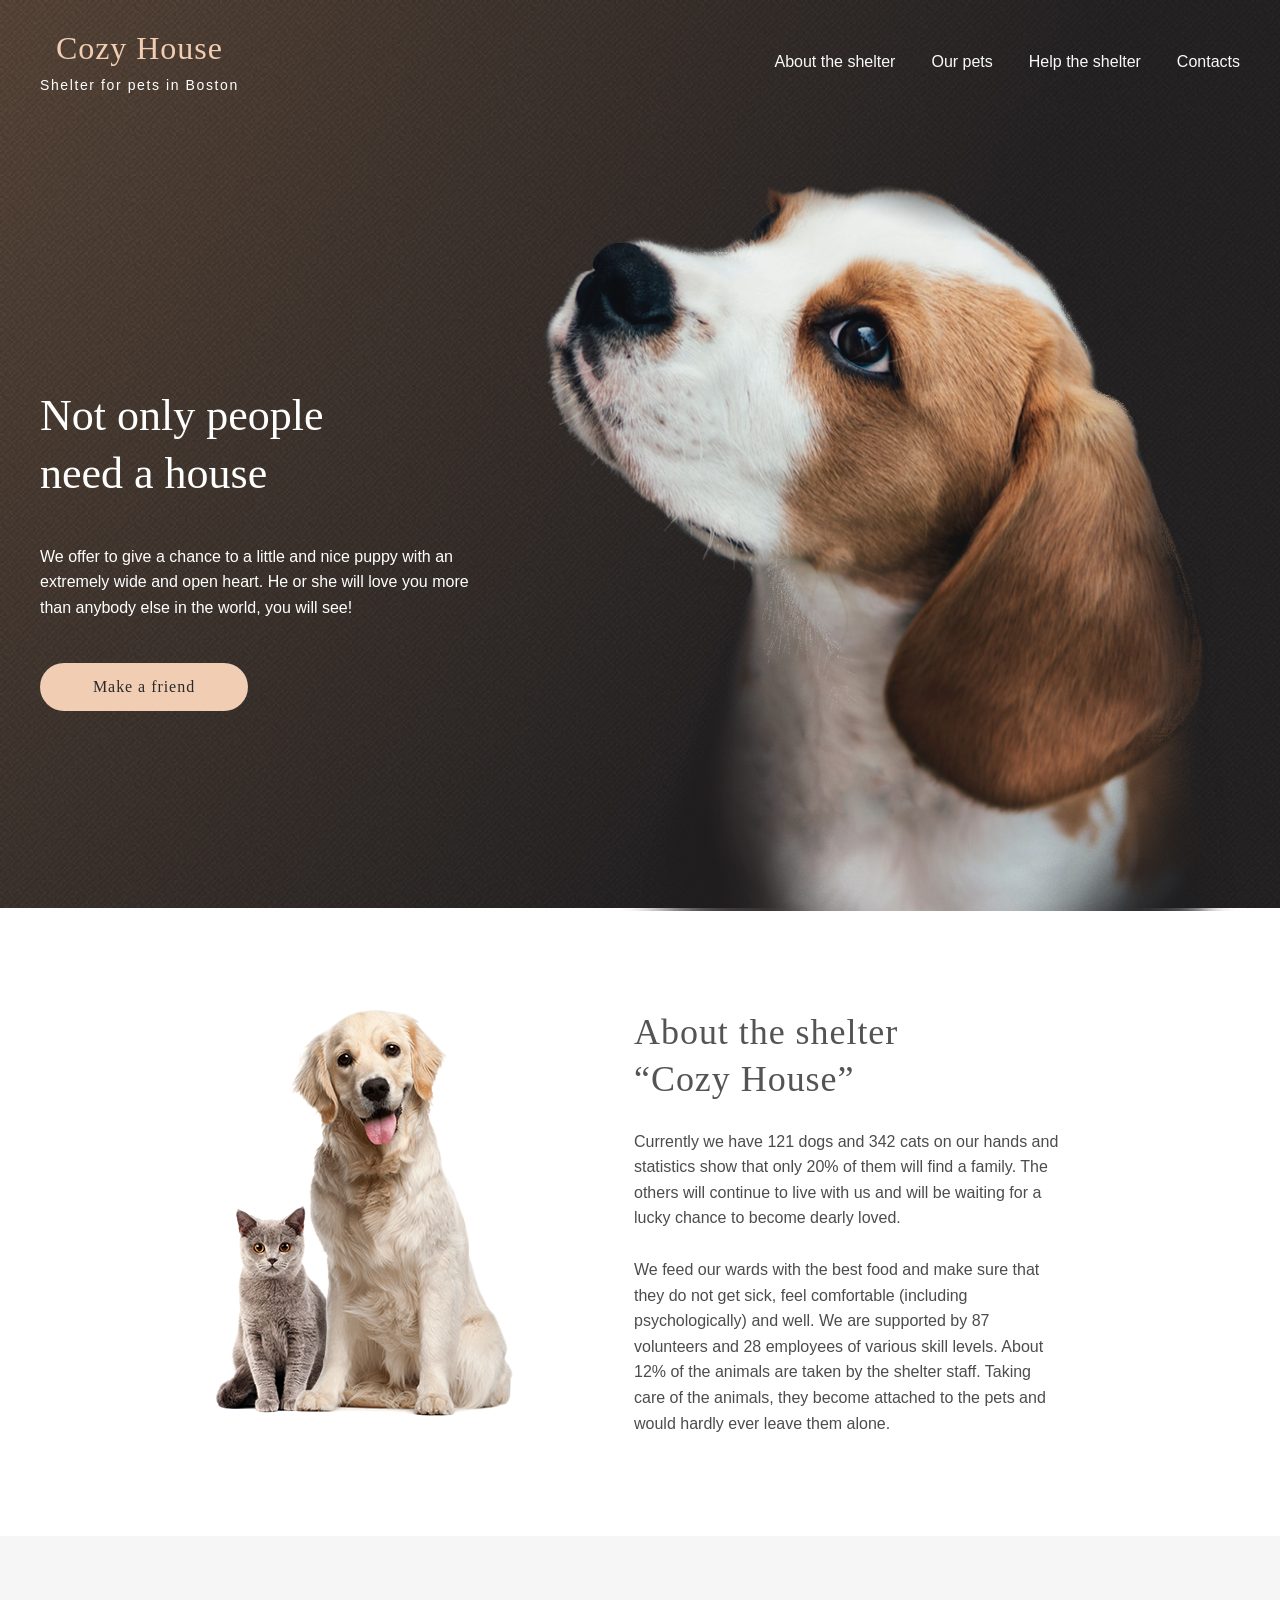
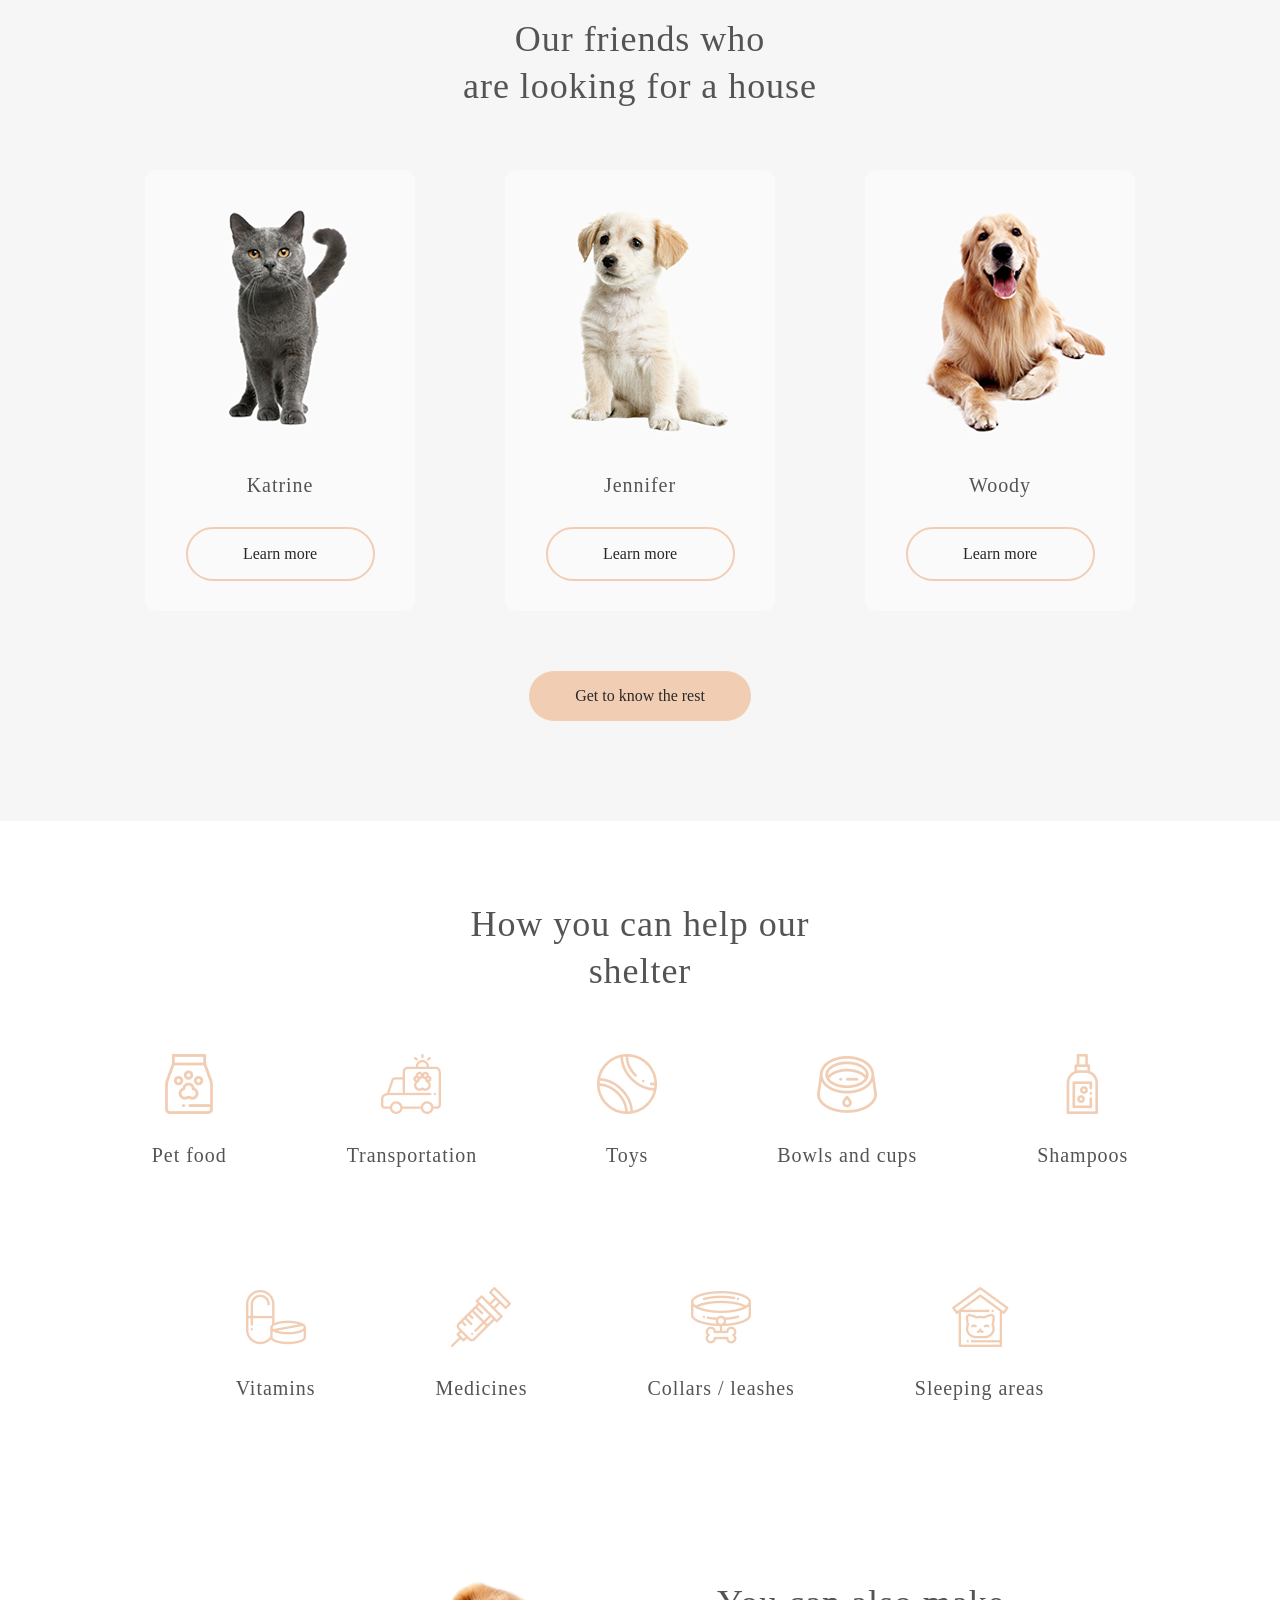
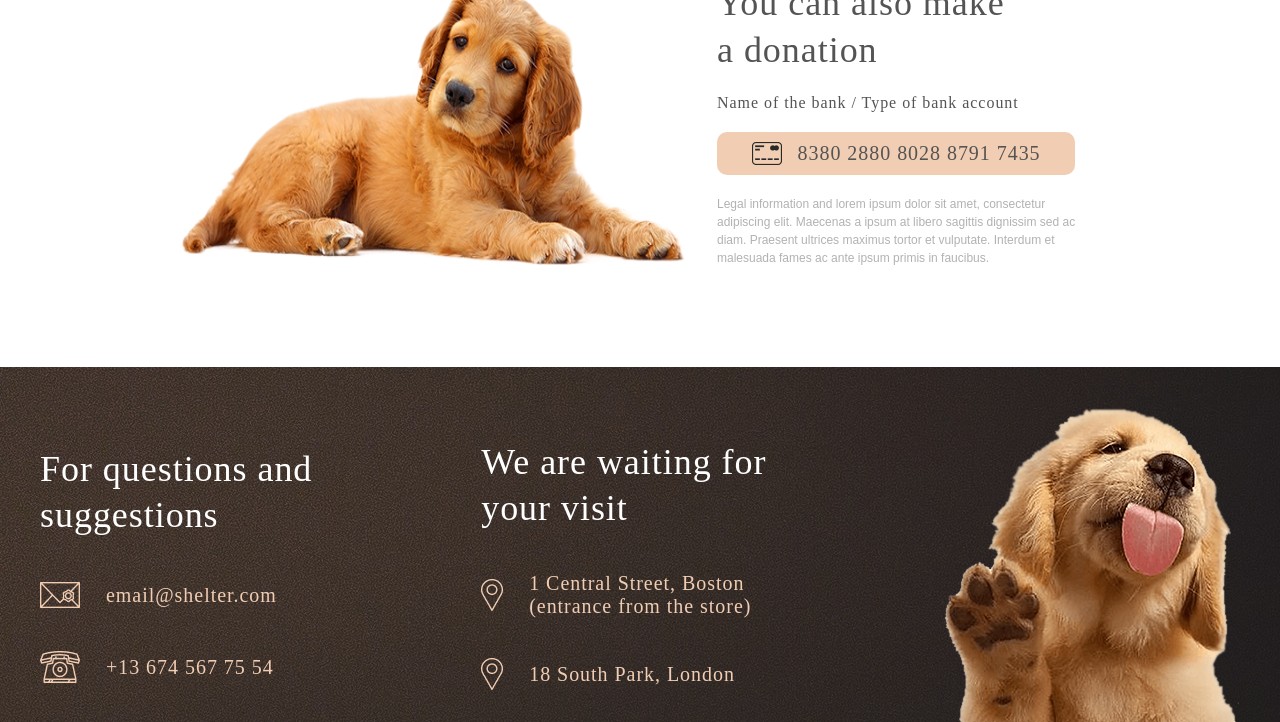
==== shelter/index.html @ 0b93c6f7 "chore: initial commit" ====
<!DOCTYPE html>
<html lang="en">
<head>
    <meta charset="UTF-8">
    <meta http-equiv="X-UA-Compatible" content="IE=edge">
    <meta name="viewport" content="width=device-width, initial-scale=1.0">
    <title>Shelter</title>
    <link rel="stylesheet" href="style.css">
    <link rel="shortcut icon" href="./images/icons/cozy-house-icon.png" type="image/x-icon">
</head>
<body>
    <div class="wrapper">
        <main class="main">
            <div class="header-not-only-section__background">
                <header class="header">
                    <div class="main-heading-wrapper">
                        <h1 class="main-heading">Cozy House</h1>
                        <p class="slogan">Shelter for pets in Boston</p>
                    </div>
                    <nav class="navbar">
                        <ul class="navbar__menu">
                            <li class="navbar__menu__item"><a href="#" class="navbar__menu__item__link">About the shelter</a></li>
                            <li class="navbar__menu__item"><a href="#our-pets" class="navbar__menu__item__link">Our pets</a></li>
                            <li class="navbar__menu__item"><a href="#help" class="navbar__menu__item__link">Help the shelter</a></li>
                            <li class="navbar__menu__item"><a href="#footer" class="navbar__menu__item__link">Contacts</a></li>
                        </ul>
                    </nav>
                </header>
                <section class="not-only-section">
                    <div class="not-only-section__content">
                        <h2 class="not-only-section__content__heading">Not only people need a house</h2>
                        <p class="not-only-section__content__text">We offer to give a chance to a little and nice puppy with an extremely wide and open heart. He or she will love you more than anybody else in the world, you will see!</p>
                        <a href="" class="not-only-section__content__button">Make a friend</a>
                    </div>
                    <div class="puppy-image">
                        <img src="./images/start-screen-puppy.png" alt="Puppy">
                    </div>
                </section> 
                <section class="about-section">
                    <div>
                        <img src="./images/about-pets.png" alt="Pets">
                    </div>
                    <div class="about-section__content">
                        <h3 class="about-section__content__heading">About the shelter “Cozy House”</h3>
                        <p class="about-section__content__text">Currently we have 121 dogs and 342 cats on our hands and statistics show that only 20% of them will find a family. The others will continue to live with us and will be waiting for a lucky chance to become dearly loved.</p>
                        <p class="about-section__content__text">We feed our wards with the best food and make sure that they do not get sick, feel comfortable (including psychologically) and well. We are supported by 87 volunteers and 28 employees of various skill levels. About 12% of the animals are taken by the shelter staff. Taking care of the animals, they become attached to the pets and would hardly ever leave them alone.</p>
                    </div>
                </section> 
                <section class="our-friends-section" id="our-pets">
                    <h3 class="our-friends-section__heading">Our friends who <br> are looking for a house</h3>
                    <div class="slider-wrapper">
                        <div class="previous"></div>
                        <div class="slider">
                            <div class="pet-card">
                                <img src="./images/katrine.png" alt="Katrine">
                                <div class="pet-card__info">
                                    <p class="pet-card__info__name">Katrine</p>
                                    <a href="" class="pet-card__info__button">Learn more</a>
                                </div>
                            </div>
                            <div class="pet-card">
                                <img src="./images/jennifer.png" alt="Jennifer">
                                <div class="pet-card__info">
                                    <p class="pet-card__info__name">Jennifer</p>
                                    <a href="" class="pet-card__info__button">Learn more</a>
                                </div>
                            </div>
                            <div class="pet-card">
                                <img src="./images/woody.png" alt="Woody">
                                <div class="pet-card__info">
                                    <p class="pet-card__info__name">Woody</p>
                                    <a href="" class="pet-card__info__button">Learn more</a>
                                </div>
                            </div>
                        </div>
                        <div class="next"></div>
                    </div>
                    <a href="" class="get-to-know-button">Get to know the rest</a>
                </section> 
            </div>
            <section class="help-section" id="help">
                <h3 class="help-section__heading">How you can help our shelter</h3>
                <div class="help-list">
                    <div class="help-list__item">
                        <img src="./images/icons/icon-pet-food.png" alt="Pet food" class="help-list__item__icon">
                        <p class="help-list__item__name">Pet food</p>
                    </div>
                    <div class="help-list__item">
                        <img src="./images/icons/icon-transportation.png" alt="Transportation" class="help-list__item__icon">
                        <p class="help-list__item__name">Transportation</p>
                    </div>
                    <div class="help-list__item">
                        <img src="./images/icons/icon-toys.png" alt="Toys" class="help-list__item__icon">
                        <p class="help-list__item__name">Toys</p>
                    </div>
                    <div class="help-list__item">
                        <img src="./images/icons/icon-bowls-and-cups.png" alt="Bowls and cups" class="help-list__item__icon">
                        <p class="help-list__item__name">Bowls and cups</p>
                    </div>
                    <div class="help-list__item">
                        <img src="./images/icons/icon-shampoos.png" alt="Shampoos" class="help-list__item__icon">
                        <p class="help-list__item__name">Shampoos</p>
                    </div>
                    <div class="help-list__item">
                        <img src="./images/icons/icon-vitamins.png" alt="Vitamins" class="help-list__item__icon">
                        <p class="help-list__item__name">Vitamins</p>
                    </div>
                    <div class="help-list__item">
                        <img src="./images/icons/icon-medicines.png" alt="Medicines" class="help-list__item__icon">
                        <p class="help-list__item__name">Medicines</p>
                    </div>
                    <div class="help-list__item">
                        <img src="./images/icons/icon-collars-leashes.png" alt="Collars / leashes" class="help-list__item__icon">
                        <p class="help-list__item__name">Collars / leashes</p>
                    </div>
                    <div class="help-list__item">
                        <img src="./images/icons/icon-sleeping-area.png" alt="Sleeping area" class="help-list__item__icon">
                        <p class="help-list__item__name">Sleeping areas</p>
                    </div>
                </div>
            </section>
            <section class="in-addition-section">
                <img src="./images/donation-dog.png" alt="Donation dog">
                <div class="in-addition-section__content">
                    <h3 class="in-addition-section__content__heading">You can also make a donation</h3>
                    <h4 class="in-addition-section__content__card-heading">Name of the bank / Type of bank account</h4>
                    <a href="" class="in-addition-section__content__card">
                        <img src="./images/icons/credit-card.png" alt="Credit card">
                        <p>8380 2880 8028 8791 7435</p>
                    </a>
                    <p class="in-addition-section__content__text">Legal information and lorem ipsum dolor sit amet, consectetur adipiscing elit. Maecenas a ipsum at libero sagittis dignissim sed ac diam. Praesent ultrices maximus tortor et vulputate. Interdum et malesuada fames ac ante ipsum primis in faucibus.</p>
                </div>
            </section>
        </main>
        <footer class="footer" id="footer">
            <div class="footer__info-box">
                <h3 class="footer__info-box__heading">For questions and suggestions</h3>
                <div class="footer__info-box__content">
                    <img src="./images/icons/icon-email.png" alt="Email">
                    <h4 class="footer__info-box__content__info">email@shelter.com</h4>
                </div>
                <div class="footer__info-box__content">
                    <img src="./images/icons/icon-phone.png" alt="Phone">
                    <h4 class="footer__info-box__content__info">+13 674 567 75 54</h4>
                </div>
            </div>
            <div class="footer__info-box">
                <h3 class="footer__info-box__heading">We are waiting for your visit</h3>
                <div class="footer__info-box__content">
                    <img src="./images/icons/icon-marker.png" alt="Marker">
                    <h4 class="footer__info-box__content__info">1 Central Street, Boston (entrance from the store)</h4>
                </div>
                <div class="footer__info-box__content">
                    <img src="./images/icons/icon-marker.png" alt="Marker">
                    <h4 class="footer__info-box__content__info">18 South Park, London </h4>
                </div>
            </div>
                <img src="./images/footer-puppy.png" alt="Footer puppy">
        </footer>
    </div>
</body>
</html>
---- shelter/style.css ----
* {
    padding: 0;
    margin: 0;
    box-sizing: border-box;
    font-family: Georgia, 'Times New Roman', Times, serif;
}

html {
    scroll-behavior: smooth;
}

.header-not-only-section__background {
    background-image: url("./images/start-screen-gradient-background.jpg");
    background-repeat: repeat-x;
}

.header {
    display: flex;
    justify-content: space-between;
    align-items: center;
    padding: 30px 40px 0 40px;
}

.main-heading-wrapper {
    display: flex;
    flex-direction: column;
    align-items: center;
    gap: 10px;
}

.main-heading {
    font-weight: 400;
    letter-spacing: 0.96px;
    color: #F1CDB3;
}

.slogan {
    font-family: Arial, Helvetica, sans-serif;
    font-size: 14px;
    letter-spacing: 1.6px;
    color: #FFFFFF;
}

.navbar__menu {
    display: flex;
    gap: 36px;
}

.navbar__menu__item {
    list-style: none;
}

.navbar__menu__item__link {
    text-decoration: none;
    font-family: Arial, Helvetica, sans-serif;
    color: #FAFAFA;
}

.not-only-section {
    padding: 90px 40px 0 40px;
    display: flex;
    padding-top: 90px;
    align-items: center;
    gap: 42px;
}

.not-only-section__content {
    display: flex;
    flex-direction: column;
    gap: 42px;
}

.not-only-section__content__heading {
    font-size: 44px;
    font-weight: 400;
    color: #FFFFFF;
    width: 70%;
    line-height: 130%;
}

.not-only-section__content__text {
    font-family: Arial, Helvetica, sans-serif;
    color: #FFFFFF;
    line-height: 160%;
}

.not-only-section__content__button {
    text-decoration: none;
    color: #292929;
    background-color: #F1CDB3;
    border-radius: 100px;
    padding: 15px 45px 15px 45px;
    width: 208px;
    display: flex;
    justify-content: center;
    letter-spacing: 0.96px;
}

.not-only-section__content__button:hover {
    cursor: pointer;
}

.about-section {
    display: flex;
    gap: 120px;
    padding: 94px 214px 100px 214px;
}

.about-section__content {
    display: flex;
    flex-direction: column;
    gap: 26px;
}

.about-section__content__heading {
    font-size: 36px;
    font-weight: 400;
    line-height: 130%;
    letter-spacing: 0.96px;
    width: 80%;
    color: #545454;
}

.about-section__content__text {
    line-height: 160%;
    color: #4C4C4C;
    font-family: Arial, Helvetica, sans-serif;
}

.our-friends-section {
    display: flex;
    flex-direction: column;
    align-items: center;
    gap: 60px;
    background-color: #F6F6F6;
    padding: 80px 40px 100px 40px;
}

.our-friends-section__heading {
    width: 40%;
    font-size: 36px;
    font-weight: 400;
    line-height: 130%;
    letter-spacing: 0.96px;
    text-align: center;
    color: #545454;
}

.slider {
    display: flex;
    justify-content: center;
    gap: 90px;
}

.pet-card {
    background-color: #FAFAFA;
    border-radius: 10px;
    padding-bottom: 30px;
    overflow: hidden;
}

.pet-card__info {
    display: flex;
    flex-direction: column;
    align-items: center;
    gap: 30px;
    padding-top: 30px;
}

.pet-card__info__name {
    font-size: 20px;
    color: #545454;
    letter-spacing: 0.96px;
}

.pet-card__info__button {
    text-decoration: none;
    color: #292929;
    width: 70%;
    border: 2px solid #F1CDB3;
    border-radius: 100px;
    display: flex;
    justify-content: center;
    padding: 16px 46px;
}

.pet-card__info__button:hover {
    cursor: pointer;
}

.get-to-know-button {
    text-decoration: none;
    background-color: #F1CDB3;
    color: #292929;
    padding: 16px 46px;
    border-radius: 100px;
}

.get-to-know-button:hover {
    cursor: pointer;
}

.help-section {
     display: flex;
     flex-direction: column;
     align-items: center;
     padding: 80px 0 100px 0;
}

.help-list {
    width: 82%;
    display: flex;
    justify-content: center;
    flex-wrap: wrap;
    gap: 120px;
    margin-top: 60px;
}

.help-list__item {
    display: flex;
    flex-direction: column;
    align-items: center;
    gap: 30px;
}

.help-list__item__name {
    color: #545454;
    font-size: 20px;
    letter-spacing: 0.96px;
}

.help-section__heading {
    width: 28%;
    font-size: 36px;
    font-weight: 400;
    line-height: 130%;
    letter-spacing: 0.96px;
    text-align: center;
    color: #545454;
}

.in-addition-section {
    display: flex;
    gap: 30px;
    padding: 80px 182px 100px 182px;
}

.in-addition-section__content {
    display: flex;
    flex-direction: column;
    justify-content: center;
    gap: 20px;
}

.in-addition-section__content__heading {
    width: 76%;
    font-size: 36px;
    font-weight: 400;
    line-height: 130%;
    letter-spacing: 0.96px;
    color: #545454;
}

.in-addition-section__content__card {
    text-decoration: none;
    width: 94%;
    display: flex;
    align-items: center;
    justify-content: center;
    gap: 16px;
    background-color: #F1CDB3;
    color: #545454;
    padding: 10px 16px;
    border-radius: 10px;
    font-size: 20px;
    letter-spacing: 0.96px;
}

.in-addition-section__content__card-heading {
    font-weight: 400;
    color: #545454;
    letter-spacing: 0.96px;
}

.in-addition-section__content__text {
    color: #B2B2B2;
    line-height: 18px;
    font-size: 12px;
    font-family: Arial, Helvetica, sans-serif;
}

.footer {
    background-image: url("./images/footer-background.png");
    padding: 40px 40px 0 40px;
    display: flex;
    justify-content: center;
    align-items: center;
    gap: 160px;
}

.footer__info-box__content {
    display: flex;
    gap: 26px;
    align-items: center;
}

.footer__info-box {
    display: flex;
    flex-direction: column;
    gap: 40px;
}

.footer__info-box__heading {
    font-size: 36px;
    font-weight: 400;
    line-height: 130%;
    letter-spacing: 0.96px;
    color: #FFFFFF;
}

.footer__info-box__content__info {
    color: #F1CDB3;
    font-weight: 400;
    font-size: 20px;
    letter-spacing: 0.96px;
}
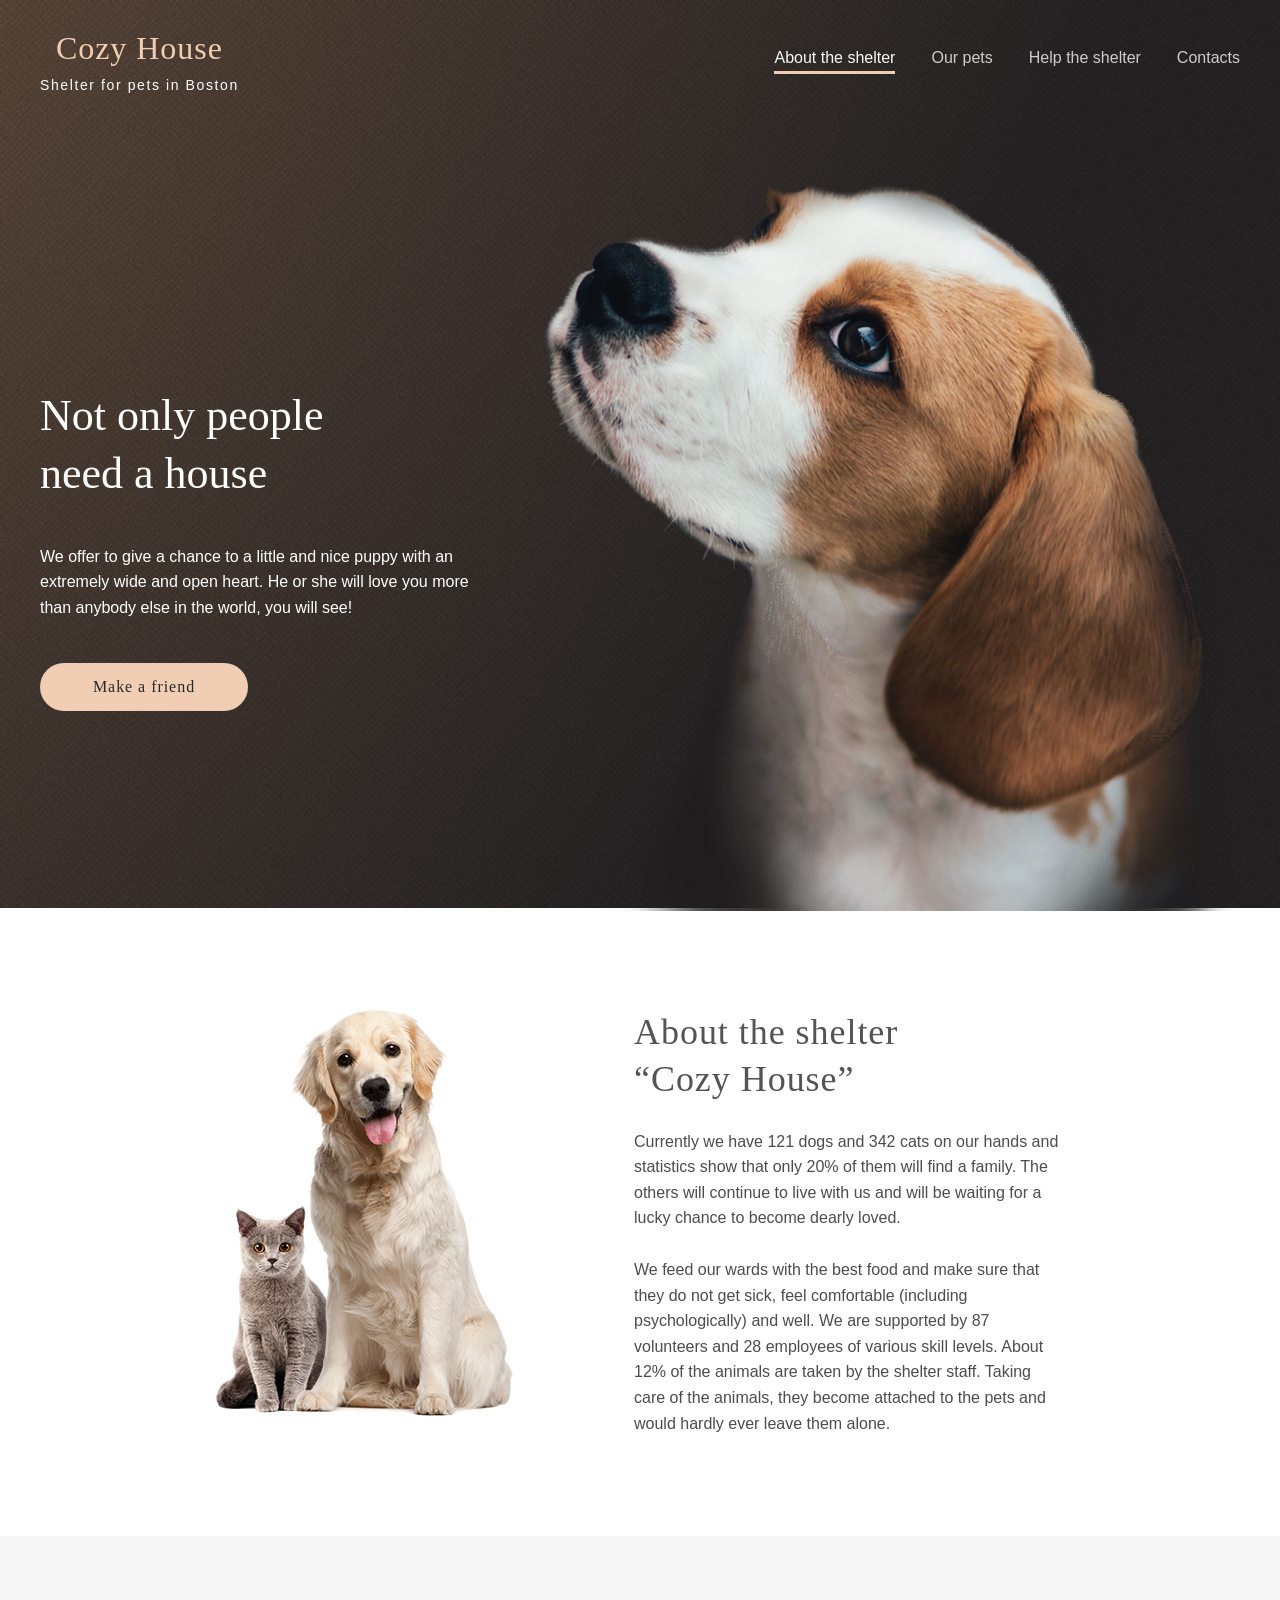
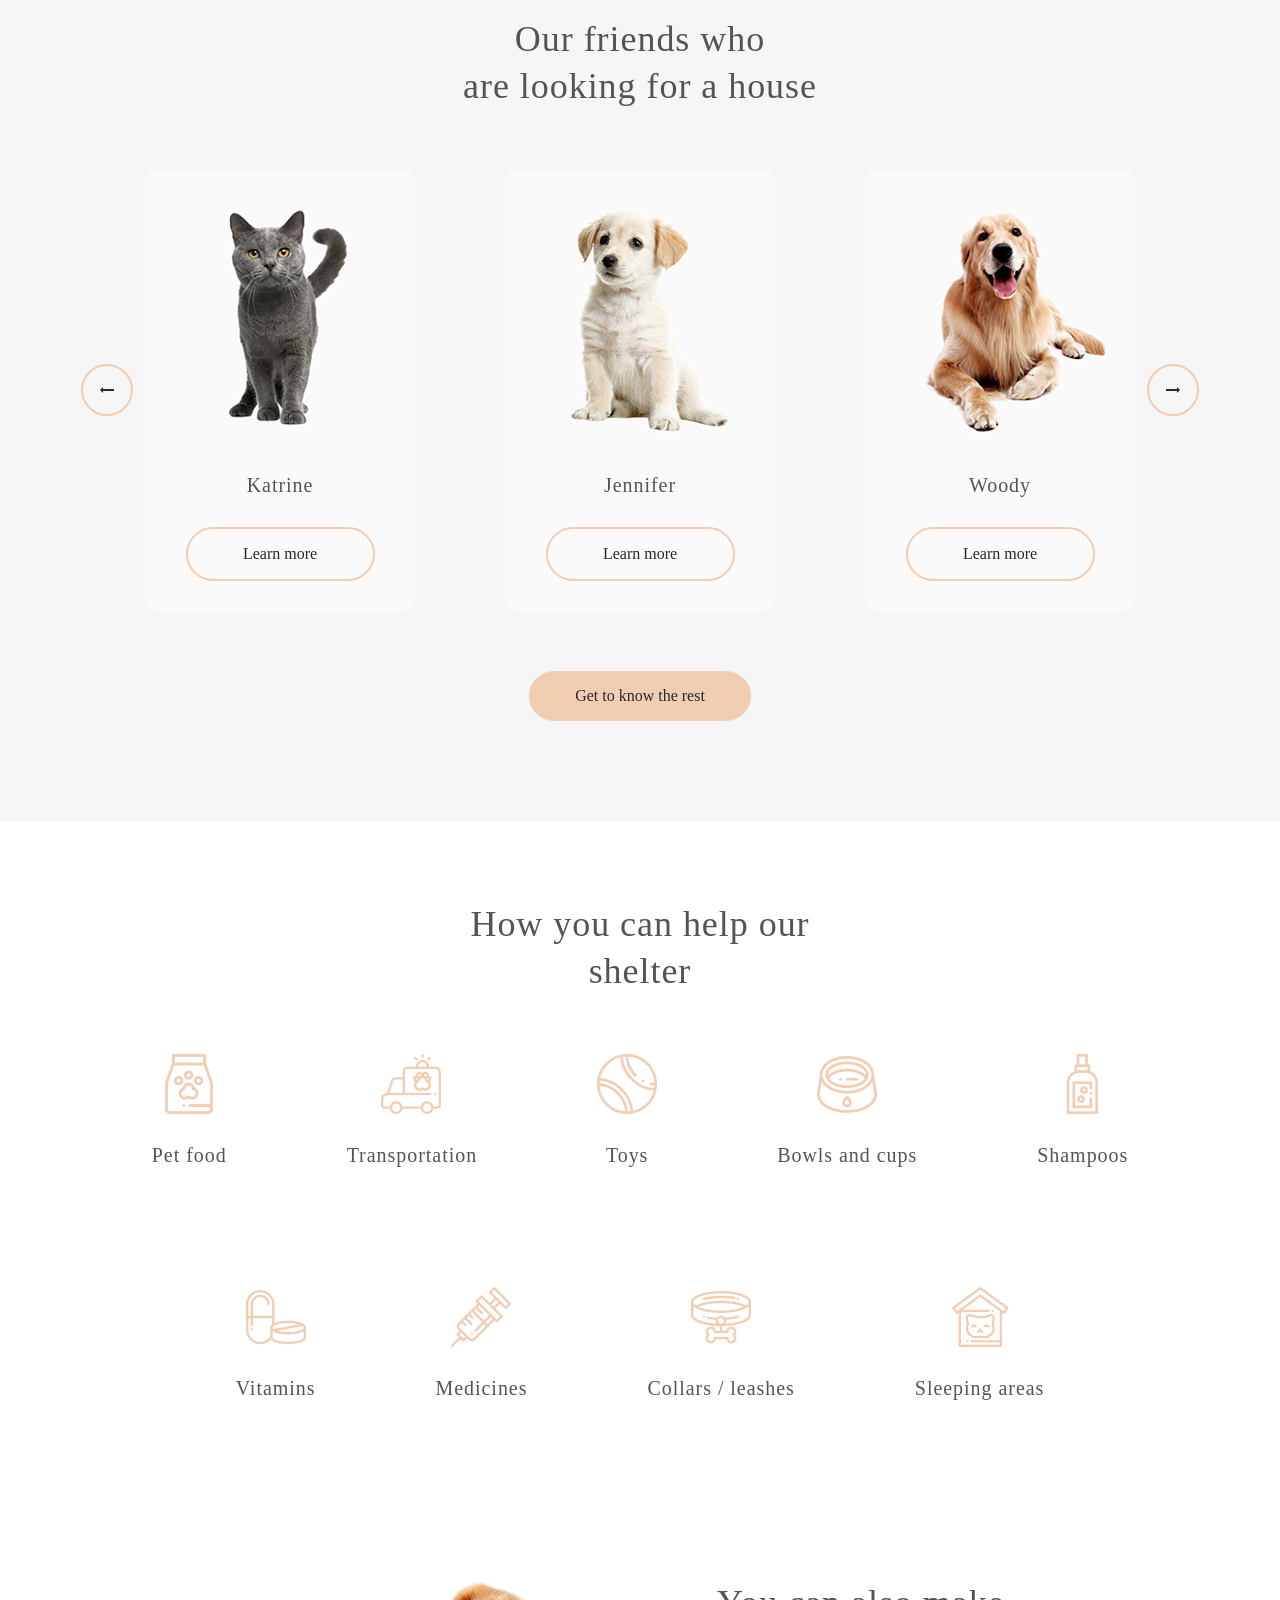
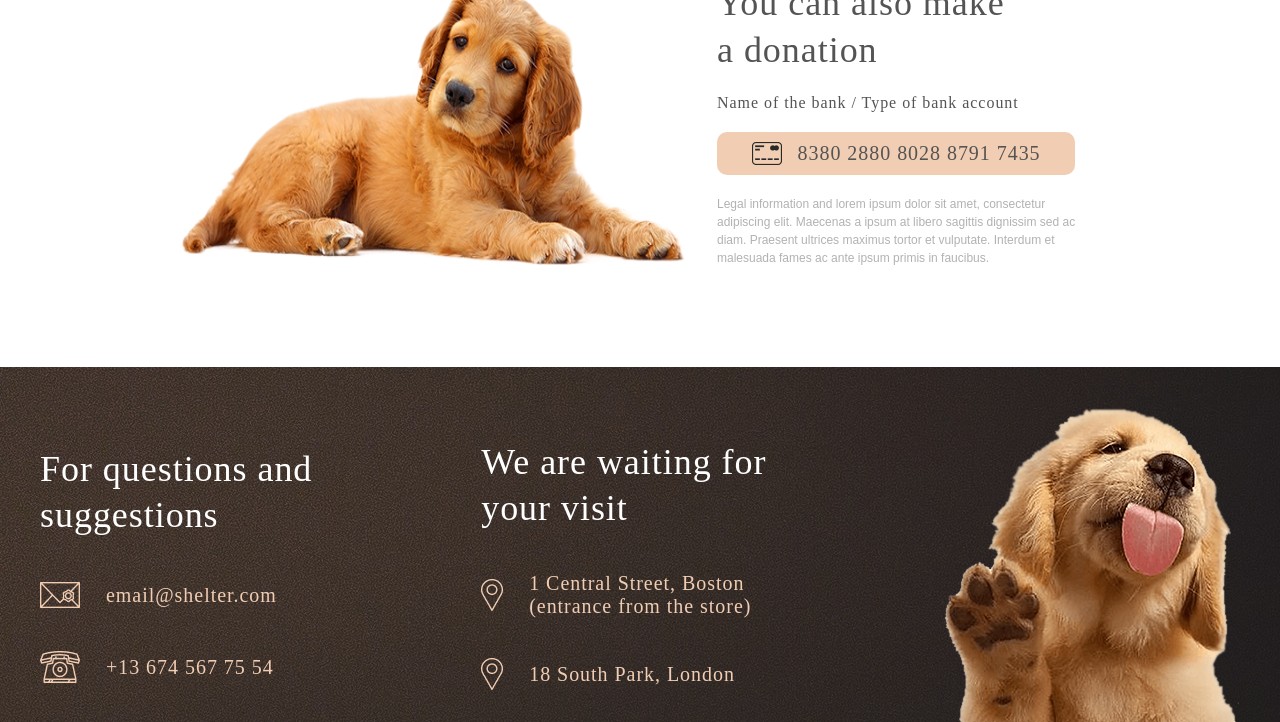
==== commit d3104caa: "feat: add pets html and css, make some modifications" ====
--- a/shelter/index.html
+++ b/shelter/index.html
@@ -20,7 +20,7 @@
                     <nav class="navbar">
                         <ul class="navbar__menu">
                             <li class="navbar__menu__item"><a href="#" class="navbar__menu__item__link">About the shelter</a></li>
-                            <li class="navbar__menu__item"><a href="#our-pets" class="navbar__menu__item__link">Our pets</a></li>
+                            <li class="navbar__menu__item"><a href="./pets.html" class="navbar__menu__item__link">Our pets</a></li>
                             <li class="navbar__menu__item"><a href="#help" class="navbar__menu__item__link">Help the shelter</a></li>
                             <li class="navbar__menu__item"><a href="#footer" class="navbar__menu__item__link">Contacts</a></li>
                         </ul>
@@ -30,12 +30,13 @@
                     <div class="not-only-section__content">
                         <h2 class="not-only-section__content__heading">Not only people need a house</h2>
                         <p class="not-only-section__content__text">We offer to give a chance to a little and nice puppy with an extremely wide and open heart. He or she will love you more than anybody else in the world, you will see!</p>
-                        <a href="" class="not-only-section__content__button">Make a friend</a>
+                        <a href="#" class="not-only-section__content__button">Make a friend</a>
                     </div>
                     <div class="puppy-image">
                         <img src="./images/start-screen-puppy.png" alt="Puppy">
                     </div>
                 </section> 
+            </div>
                 <section class="about-section">
                     <div>
                         <img src="./images/about-pets.png" alt="Pets">
@@ -49,35 +50,38 @@
                 <section class="our-friends-section" id="our-pets">
                     <h3 class="our-friends-section__heading">Our friends who <br> are looking for a house</h3>
                     <div class="slider-wrapper">
-                        <div class="previous"></div>
+                        <div class="previous">
+                            <img src="./images/icons/arrow-prev.png" alt="Previous">
+                        </div>
                         <div class="slider">
                             <div class="pet-card">
                                 <img src="./images/katrine.png" alt="Katrine">
                                 <div class="pet-card__info">
                                     <p class="pet-card__info__name">Katrine</p>
-                                    <a href="" class="pet-card__info__button">Learn more</a>
+                                    <a href="#" class="pet-card__info__button">Learn more</a>
                                 </div>
                             </div>
                             <div class="pet-card">
                                 <img src="./images/jennifer.png" alt="Jennifer">
                                 <div class="pet-card__info">
                                     <p class="pet-card__info__name">Jennifer</p>
-                                    <a href="" class="pet-card__info__button">Learn more</a>
+                                    <a href="#" class="pet-card__info__button">Learn more</a>
                                 </div>
                             </div>
                             <div class="pet-card">
                                 <img src="./images/woody.png" alt="Woody">
                                 <div class="pet-card__info">
                                     <p class="pet-card__info__name">Woody</p>
-                                    <a href="" class="pet-card__info__button">Learn more</a>
+                                    <a href="#" class="pet-card__info__button">Learn more</a>
                                 </div>
                             </div>
                         </div>
-                        <div class="next"></div>
+                        <div class="next">
+                            <img src="./images/icons/arrow-next.png" alt="Next">
+                        </div>
                     </div>
-                    <a href="" class="get-to-know-button">Get to know the rest</a>
+                    <a href="#" class="get-to-know-button">Get to know the rest</a>
                 </section> 
-            </div>
             <section class="help-section" id="help">
                 <h3 class="help-section__heading">How you can help our shelter</h3>
                 <div class="help-list">
@@ -124,7 +128,7 @@
                 <div class="in-addition-section__content">
                     <h3 class="in-addition-section__content__heading">You can also make a donation</h3>
                     <h4 class="in-addition-section__content__card-heading">Name of the bank / Type of bank account</h4>
-                    <a href="" class="in-addition-section__content__card">
+                    <a href="#" class="in-addition-section__content__card">
                         <img src="./images/icons/credit-card.png" alt="Credit card">
                         <p>8380 2880 8028 8791 7435</p>
                     </a>
--- a/shelter/style.css
+++ b/shelter/style.css
@@ -10,7 +10,7 @@
 }
 
 .header-not-only-section__background {
-    background-image: url("./images/start-screen-gradient-background.jpg");
+    background-image: url("./images/backgrounds/start-screen-gradient-background.jpg");
     background-repeat: repeat-x;
 }
 
@@ -50,10 +50,23 @@
     list-style: none;
 }
 
+.navbar__menu__item:nth-child(1)::after {
+    content: "";
+    display: block;
+    width: 100%;
+    height: 3px;
+    background-color: #F1CDB3;
+    margin-top: 4px;
+}
+
+.navbar__menu__item:nth-child(1) > .navbar__menu__item__link {
+    color: #FAFAFA;
+}
+
 .navbar__menu__item__link {
     text-decoration: none;
     font-family: Arial, Helvetica, sans-serif;
-    color: #FAFAFA;
+    color: #CDCDCD;
 }
 
 .not-only-section {
@@ -146,10 +159,31 @@
     color: #545454;
 }
 
+.slider-wrapper {
+    display: flex;
+    align-items: center;
+    gap: 12px;
+}
+
 .slider {
     display: flex;
     justify-content: center;
     gap: 90px;
+}
+
+.previous, .next {
+    width: 52px;
+    height: 52px;
+    border: 2px solid #F1CDB3;
+    border-radius: 50%;
+    padding: 24px 20px;
+    display: flex;
+    justify-content: center;
+    align-items: center;
+}
+
+.previous:hover, .next:hover {
+    cursor: pointer;
 }
 
 .pet-card {
@@ -157,6 +191,12 @@
     border-radius: 10px;
     padding-bottom: 30px;
     overflow: hidden;
+    transition: all 1s ease;
+}
+
+.pet-card:hover {
+    cursor: pointer;
+    background-color: #d4bfb0;
 }
 
 .pet-card__info {
@@ -290,7 +330,7 @@
 }
 
 .footer {
-    background-image: url("./images/footer-background.png");
+    background-image: url("./images/backgrounds/footer-background.png");
     padding: 40px 40px 0 40px;
     display: flex;
     justify-content: center;
